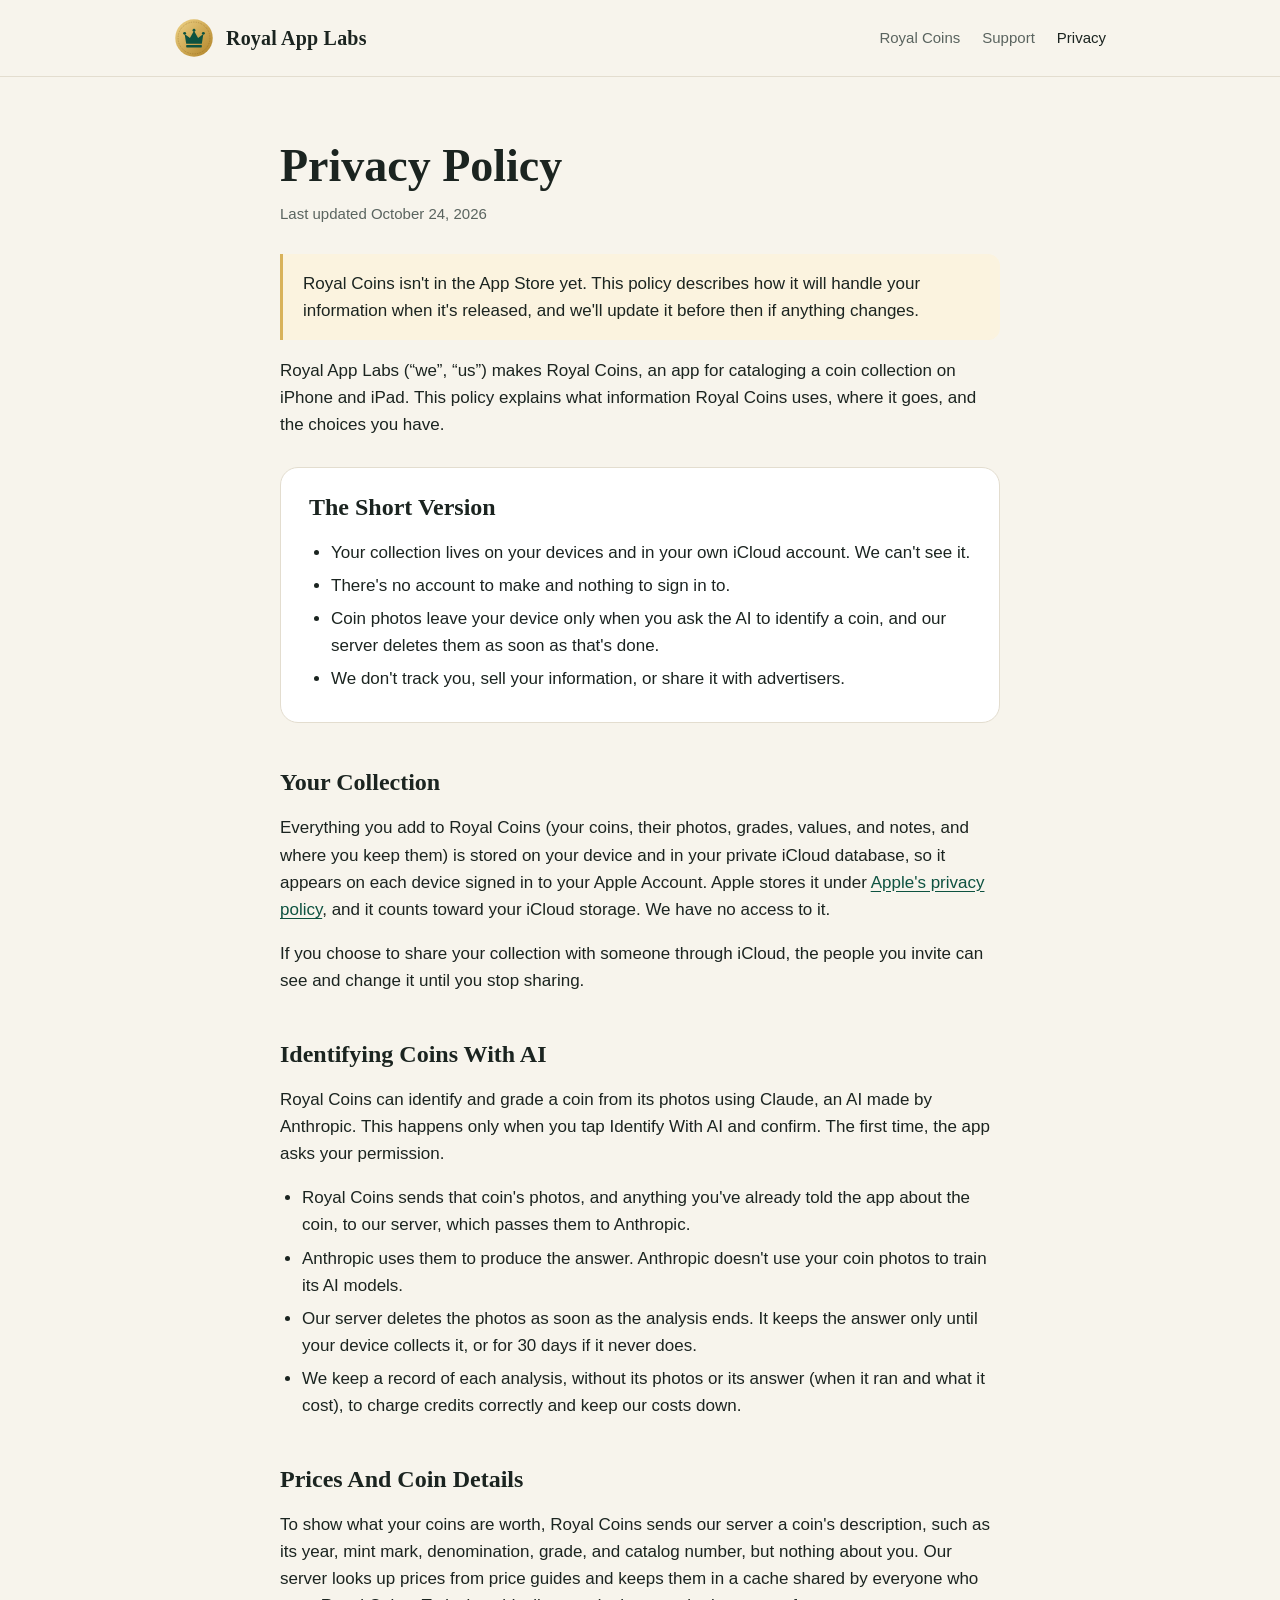
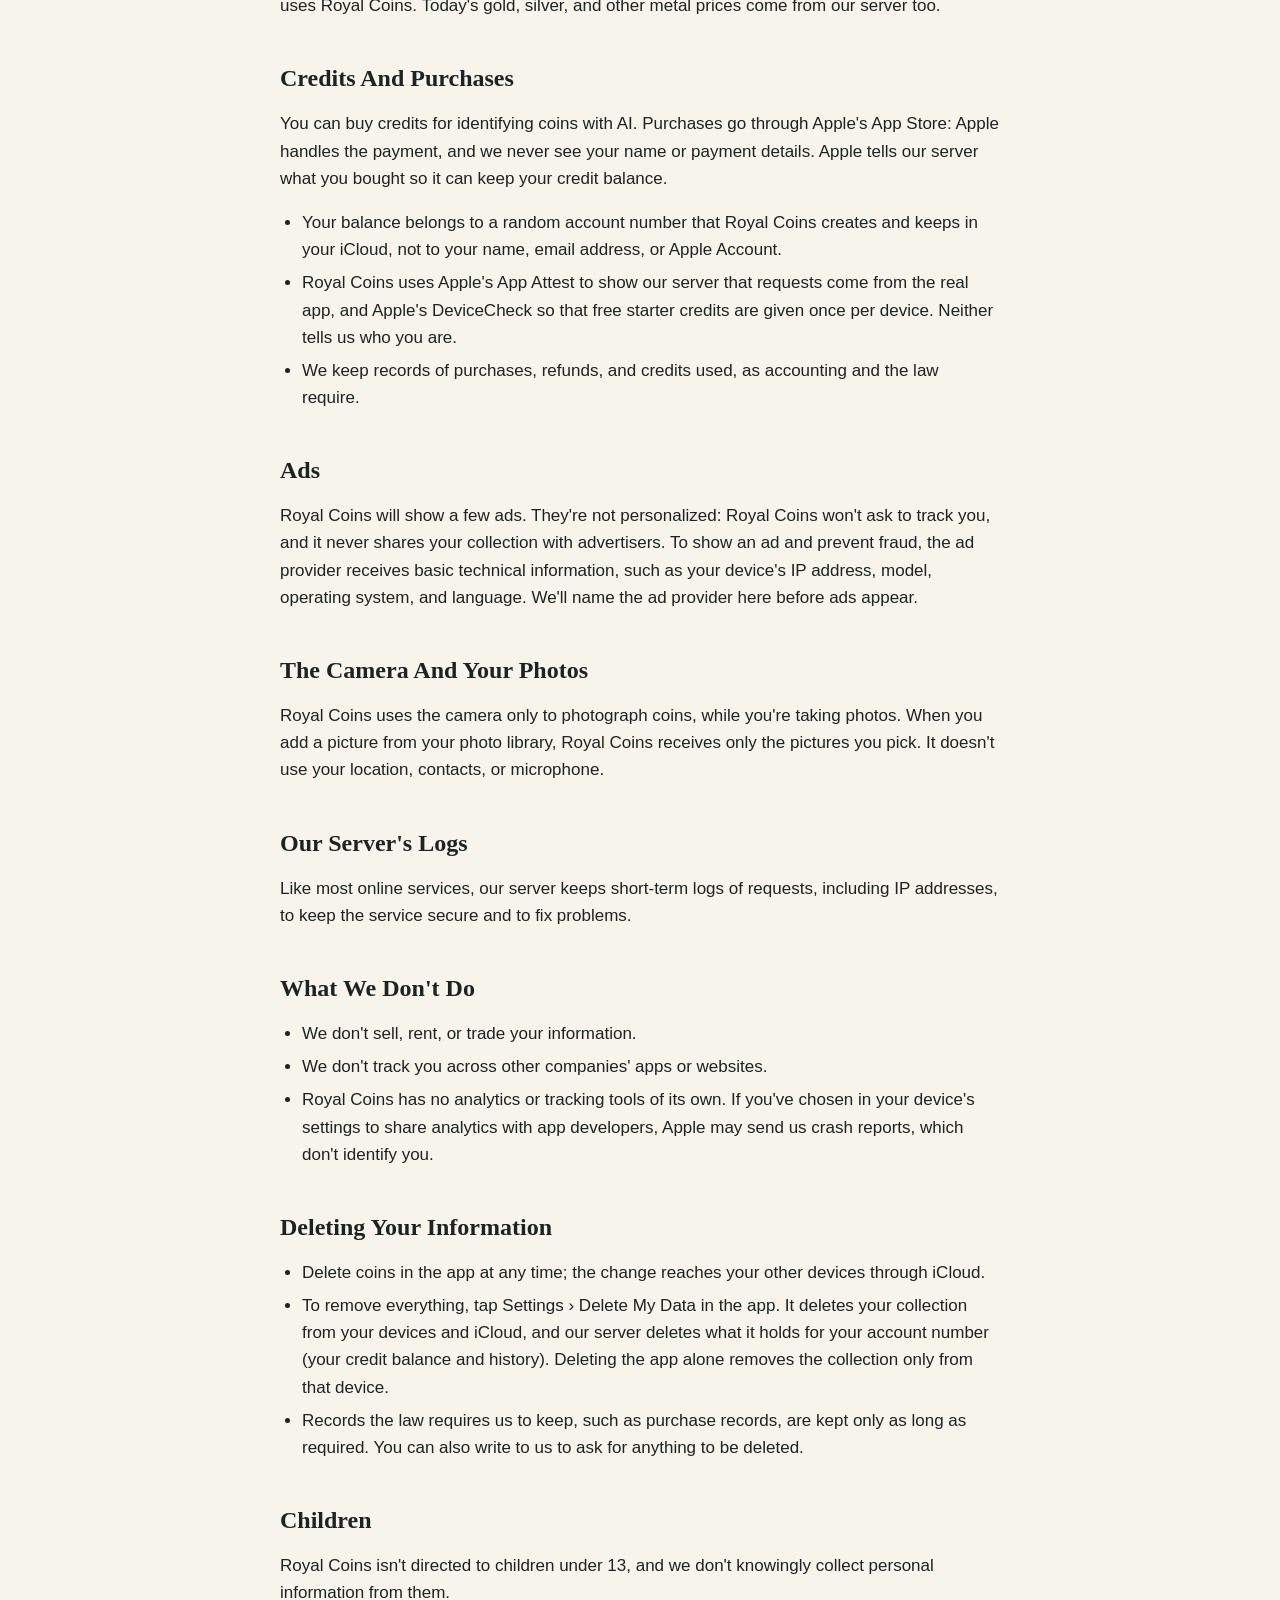
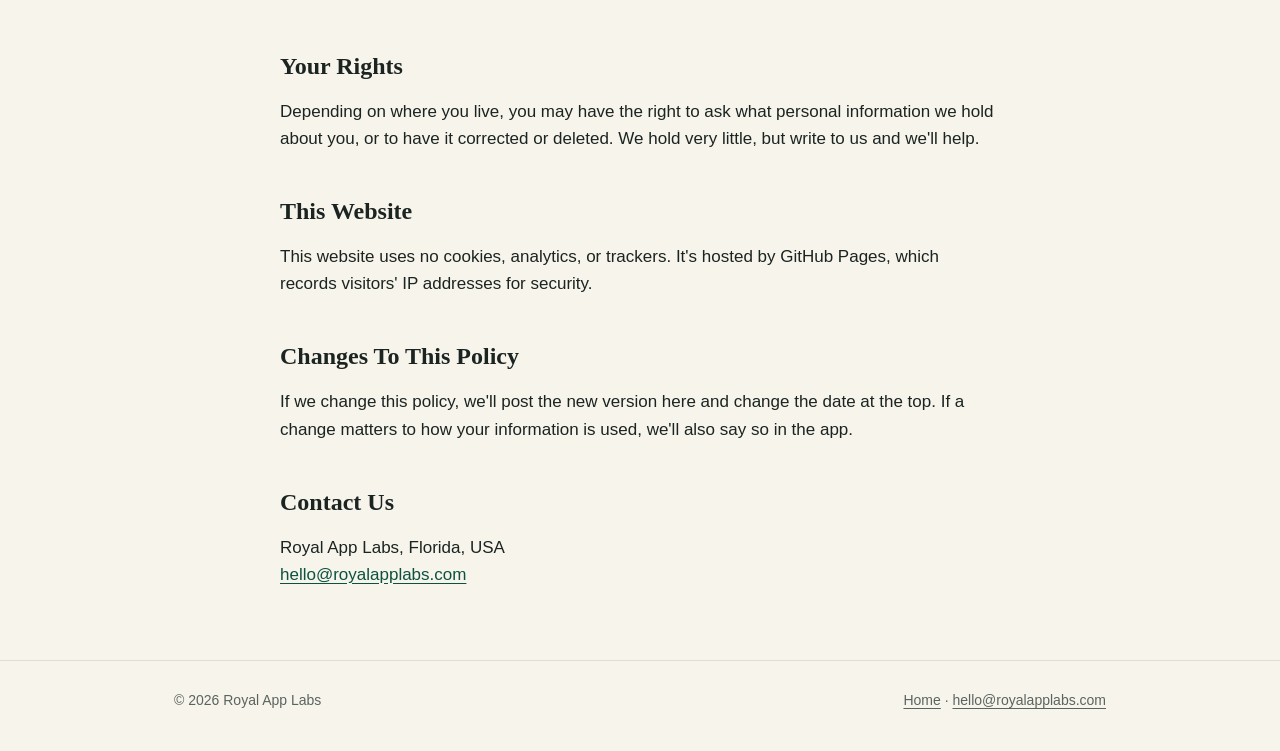
==== privacy.html @ 64d472fb "Royal App Labs website: home page and Royal Coins privacy policy Co-Authored-By: Claude Opus 5.5 <no" ====
<!doctype html>
<html lang="en">
<head>
  <meta charset="utf-8">
  <meta name="viewport" content="width=device-width, initial-scale=1">
  <title>Privacy Policy · Royal App Labs</title>
  <meta name="description" content="How the Royal Coins app by Royal App Labs handles your information.">
  <link rel="icon" href="icon.svg" type="image/svg+xml">
  <link rel="stylesheet" href="style.css">
</head>
<body>
  <header class="site-head">
    <div class="wrap">
      <a class="brand" href="./">
        <img src="icon.svg" alt="" width="40" height="40">
        Royal App Labs
      </a>
      <nav aria-label="Main">
        <a href="./#coins">Royal Coins</a>
        <a href="./#support">Support</a>
        <a href="privacy.html" aria-current="page">Privacy</a>
      </nav>
    </div>
  </header>

  <main class="wrap narrow doc">
    <h1>Privacy Policy</h1>
    <p class="updated">Last updated October 24, 2026</p>

    <div class="note">
      <p>Royal Coins isn't in the App Store yet. This policy describes how it will handle your information when it's
        released, and we'll update it before then if anything changes.</p>
    </div>

    <p>Royal App Labs (“we”, “us”) makes Royal Coins, an app for cataloging a coin collection on iPhone and iPad. This policy
      explains what information Royal Coins uses, where it goes, and the choices you have.</p>

    <section class="short">
      <h2>The Short Version</h2>
      <ul>
        <li>Your collection lives on your devices and in your own iCloud account. We can't see it.</li>
        <li>There's no account to make and nothing to sign in to.</li>
        <li>Coin photos leave your device only when you ask the AI to identify a coin, and our server deletes them as
          soon as that's done.</li>
        <li>We don't track you, sell your information, or share it with advertisers.</li>
      </ul>
    </section>

    <h2>Your Collection</h2>
    <p>Everything you add to Royal Coins (your coins, their photos, grades, values, and notes, and where you keep them) is
      stored on your device and in your private iCloud database, so it appears on each device signed in to your Apple
      Account. Apple stores it under <a href="https://www.apple.com/legal/privacy/">Apple's privacy policy</a>, and it
      counts toward your iCloud storage. We have no access to it.</p>
    <p>If you choose to share your collection with someone through iCloud, the people you invite can see and change it
      until you stop sharing.</p>

    <h2>Identifying Coins With AI</h2>
    <p>Royal Coins can identify and grade a coin from its photos using Claude, an AI made by Anthropic. This happens only when
      you tap Identify With AI and confirm. The first time, the app asks your permission.</p>
    <ul>
      <li>Royal Coins sends that coin's photos, and anything you've already told the app about the coin, to our server, which
        passes them to Anthropic.</li>
      <li>Anthropic uses them to produce the answer. Anthropic doesn't use your coin photos to train its AI
        models.</li>
      <li>Our server deletes the photos as soon as the analysis ends. It keeps the answer only until your device
        collects it, or for 30 days if it never does.</li>
      <li>We keep a record of each analysis, without its photos or its answer (when it ran and what it cost), to charge
        credits correctly and keep our costs down.</li>
    </ul>

    <h2>Prices And Coin Details</h2>
    <p>To show what your coins are worth, Royal Coins sends our server a coin's description, such as its year, mint mark,
      denomination, grade, and catalog number, but nothing about you. Our server looks up prices from price guides and
      keeps them in a cache shared by everyone who uses Royal Coins. Today's gold, silver, and other metal prices come from
      our server too.</p>

    <h2>Credits And Purchases</h2>
    <p>You can buy credits for identifying coins with AI. Purchases go through Apple's App Store: Apple handles the
      payment, and we never see your name or payment details. Apple tells our server what you bought so it can keep
      your credit balance.</p>
    <ul>
      <li>Your balance belongs to a random account number that Royal Coins creates and keeps in your iCloud, not to your
        name, email address, or Apple Account.</li>
      <li>Royal Coins uses Apple's App Attest to show our server that requests come from the real app, and Apple's
        DeviceCheck so that free starter credits are given once per device. Neither tells us who you are.</li>
      <li>We keep records of purchases, refunds, and credits used, as accounting and the law require.</li>
    </ul>

    <h2>Ads</h2>
    <p>Royal Coins will show a few ads. They're not personalized: Royal Coins won't ask to track you, and it never shares your
      collection with advertisers. To show an ad and prevent fraud, the ad provider receives basic technical
      information, such as your device's IP address, model, operating system, and language. We'll name the ad provider
      here before ads appear.</p>

    <h2>The Camera And Your Photos</h2>
    <p>Royal Coins uses the camera only to photograph coins, while you're taking photos. When you add a picture from your
      photo library, Royal Coins receives only the pictures you pick. It doesn't use your location, contacts, or
      microphone.</p>

    <h2>Our Server's Logs</h2>
    <p>Like most online services, our server keeps short-term logs of requests, including IP addresses, to keep the
      service secure and to fix problems.</p>

    <h2>What We Don't Do</h2>
    <ul>
      <li>We don't sell, rent, or trade your information.</li>
      <li>We don't track you across other companies' apps or websites.</li>
      <li>Royal Coins has no analytics or tracking tools of its own. If you've chosen in your device's settings to share
        analytics with app developers, Apple may send us crash reports, which don't identify you.</li>
    </ul>

    <h2>Deleting Your Information</h2>
    <ul>
      <li>Delete coins in the app at any time; the change reaches your other devices through iCloud.</li>
      <li>To remove everything, tap Settings › Delete My Data in the app. It deletes your collection from your devices
        and iCloud, and our server deletes what it holds for your account number (your credit balance and history).
        Deleting the app alone removes the collection only from that device.</li>
      <li>Records the law requires us to keep, such as purchase records, are kept only as long as required. You can also
        write to us to ask for anything to be deleted.</li>
    </ul>

    <h2>Children</h2>
    <p>Royal Coins isn't directed to children under 13, and we don't knowingly collect personal information from them.</p>

    <h2>Your Rights</h2>
    <p>Depending on where you live, you may have the right to ask what personal information we hold about you, or to
      have it corrected or deleted. We hold very little, but write to us and we'll help.</p>

    <h2>This Website</h2>
    <p>This website uses no cookies, analytics, or trackers. It's hosted by GitHub Pages, which records visitors' IP
      addresses for security.</p>

    <h2>Changes To This Policy</h2>
    <p>If we change this policy, we'll post the new version here and change the date at the top. If a change matters to
      how your information is used, we'll also say so in the app.</p>

    <h2>Contact Us</h2>
    <p>Royal App Labs, Florida, USA<br>
      <a href="mailto:hello@royalapplabs.com">hello@royalapplabs.com</a></p>
  </main>

  <footer class="site-foot">
    <div class="wrap">
      <span>© 2026 Royal App Labs</span>
      <span><a href="./">Home</a> · <a href="mailto:hello@royalapplabs.com">hello@royalapplabs.com</a></span>
    </div>
  </footer>
</body>
</html>
---- style.css ----
/* Royal App Labs: one stylesheet for every page. No web fonts, scripts, or trackers: the pages load nothing from
   anywhere else. */

:root {
  --bg: #f7f4ec;
  --surface: #ffffff;
  --ink: #1b2420;
  --muted: #5a645f;
  --line: #e3ddcf;
  --green: #0d5240;
  --green-ink: #0d5240;
  --gold: #9a6f17;
  --gold-soft: #d8b25a;
  --note: #fbf3df;
  --serif: ui-serif, "New York", "Iowan Old Style", Georgia, "Times New Roman", serif;
  --sans: -apple-system, BlinkMacSystemFont, "SF Pro Text", "Segoe UI", Roboto, "Helvetica Neue", Arial, sans-serif;
  color-scheme: light dark;
}

@media (prefers-color-scheme: dark) {
  :root {
    --bg: #0b1512;
    --surface: #12201b;
    --ink: #ece7da;
    --muted: #a3ada7;
    --line: #24362f;
    --green: #0d5240;
    --green-ink: #7cc7a8;
    --gold: #dcb860;
    --gold-soft: #dcb860;
    --note: #1d2a1f;
  }
}

* { box-sizing: border-box; }

html { -webkit-text-size-adjust: 100%; }

body {
  margin: 0;
  background: var(--bg);
  color: var(--ink);
  font: 17px/1.6 var(--sans);
}

a { color: var(--green-ink); text-underline-offset: 3px; }
a:hover { color: var(--gold); }

.wrap { max-width: 980px; margin: 0 auto; padding: 0 24px; }
.narrow { max-width: 720px; }

/* Header and footer */

.site-head { border-bottom: 1px solid var(--line); }
.site-head .wrap { display: flex; align-items: center; justify-content: space-between; gap: 16px; padding-top: 18px; padding-bottom: 18px; }
.brand { display: flex; align-items: center; gap: 12px; color: var(--ink); text-decoration: none; font: 600 20px/1.2 var(--serif); letter-spacing: 0.01em; }
.brand:hover { color: var(--ink); }
.brand img { width: 40px; height: 40px; flex: none; }
.site-head nav { display: flex; gap: 22px; font-size: 15px; }
.site-head nav a { color: var(--muted); text-decoration: none; }
.site-head nav a:hover, .site-head nav a[aria-current="page"] { color: var(--ink); }

.site-foot { border-top: 1px solid var(--line); margin-top: 72px; color: var(--muted); font-size: 14px; }
.site-foot .wrap { display: flex; flex-wrap: wrap; justify-content: space-between; gap: 8px 24px; padding-top: 28px; padding-bottom: 40px; }
.site-foot a { color: var(--muted); }

/* Home */

.hero { padding: 88px 0 64px; }
.eyebrow { margin: 0 0 14px; color: var(--gold); font-size: 13px; font-weight: 600; letter-spacing: 0.14em; text-transform: uppercase; }
.hero h1 { margin: 0; max-width: 16ch; font: 600 clamp(38px, 6vw, 60px)/1.08 var(--serif); letter-spacing: -0.01em; text-wrap: balance; }
.hero p { margin: 22px 0 0; max-width: 34em; color: var(--muted); font-size: 19px; }

.app {
  background: var(--surface);
  border: 1px solid var(--line);
  border-radius: 24px;
  padding: 40px;
}
.app-head { display: flex; align-items: center; gap: 22px; }
.app-icon { width: 88px; height: 88px; flex: none; border-radius: 20px; box-shadow: 0 1px 2px rgba(0, 0, 0, 0.08), 0 8px 24px rgba(13, 82, 64, 0.18); }
.app-head h2 { margin: 0; font: 600 34px/1.1 var(--serif); }
.app-head p { margin: 6px 0 0; color: var(--muted); }
.badge { display: inline-block; margin-top: 10px; padding: 4px 12px; border: 1px solid var(--gold-soft); border-radius: 999px; color: var(--gold); font-size: 13px; font-weight: 600; }

.features { display: grid; grid-template-columns: repeat(auto-fit, minmax(260px, 1fr)); gap: 28px 36px; margin: 36px 0 0; padding: 32px 0 0; border-top: 1px solid var(--line); list-style: none; }
.features h3 { margin: 0 0 6px; font: 600 19px/1.3 var(--serif); }
.features p { margin: 0; color: var(--muted); font-size: 16px; }

.support { padding: 72px 0 0; }
.support h2 { margin: 0 0 10px; font: 600 30px/1.2 var(--serif); }
.support p { margin: 0 0 8px; color: var(--muted); }
.mail { font-size: 19px; font-weight: 600; }

/* Policy pages */

.doc { padding: 64px 0 0; }
.doc h1 { margin: 0; font: 600 clamp(34px, 5vw, 46px)/1.1 var(--serif); }
.doc .updated { margin: 10px 0 0; color: var(--muted); font-size: 15px; }
.doc h2 { margin: 44px 0 10px; font: 600 24px/1.25 var(--serif); }
.doc p, .doc li { color: var(--ink); }
.doc ul { padding-left: 22px; }
.doc li { margin: 6px 0; }
.note { margin: 28px 0 0; padding: 16px 20px; background: var(--note); border-left: 3px solid var(--gold-soft); border-radius: 0 12px 12px 0; }
.note p { margin: 0; }
.short { margin: 28px 0 0; padding: 24px 28px; background: var(--surface); border: 1px solid var(--line); border-radius: 18px; }
.short h2 { margin-top: 0; }
.short ul { margin-bottom: 0; }

@media (max-width: 600px) {
  .wrap { padding-left: 16px; padding-right: 16px; }
  .site-head .wrap { flex-direction: column; align-items: flex-start; gap: 10px; }
  .hero { padding: 56px 0 44px; }
  .hero p { font-size: 17px; }
  .app { padding: 24px 20px; border-radius: 20px; }
  .app-head { align-items: flex-start; gap: 16px; }
  .app-icon { width: 64px; height: 64px; border-radius: 15px; }
  .app-head h2 { font-size: 28px; }
  .short { padding: 20px; }
}
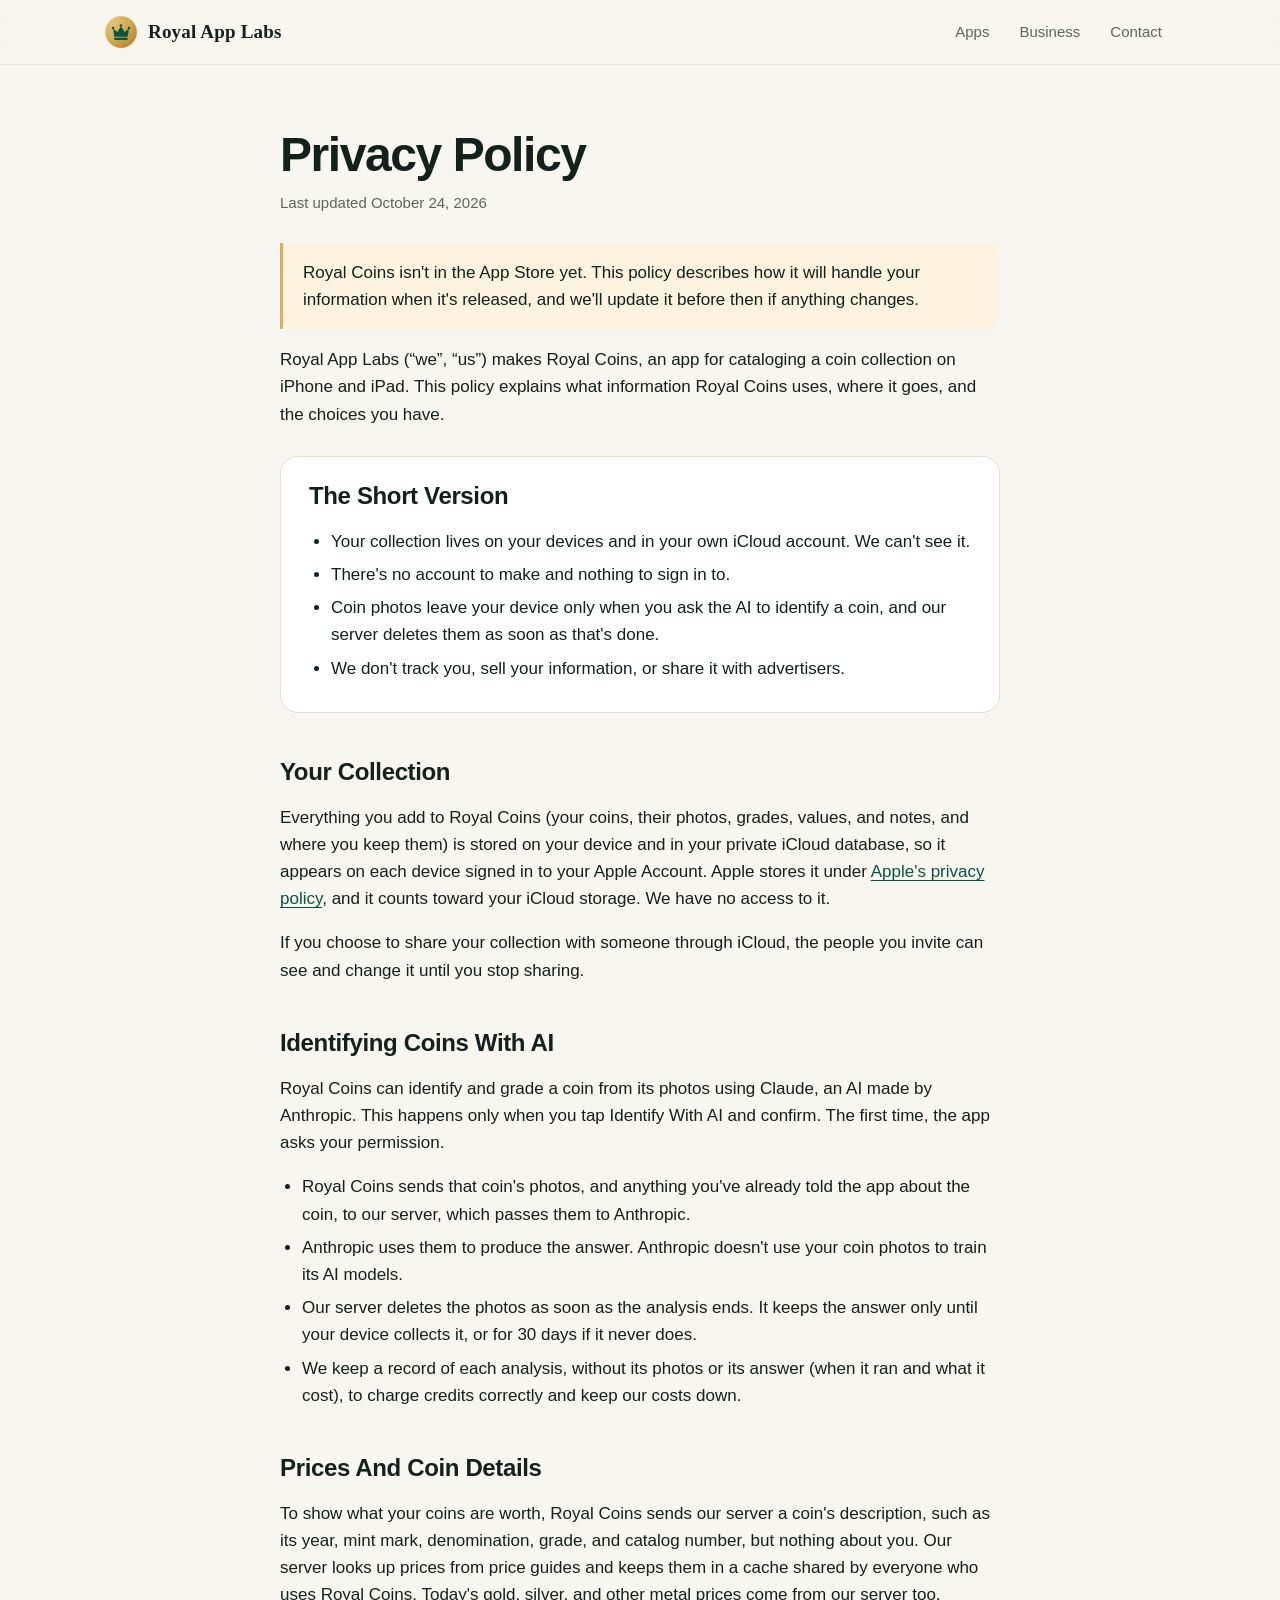
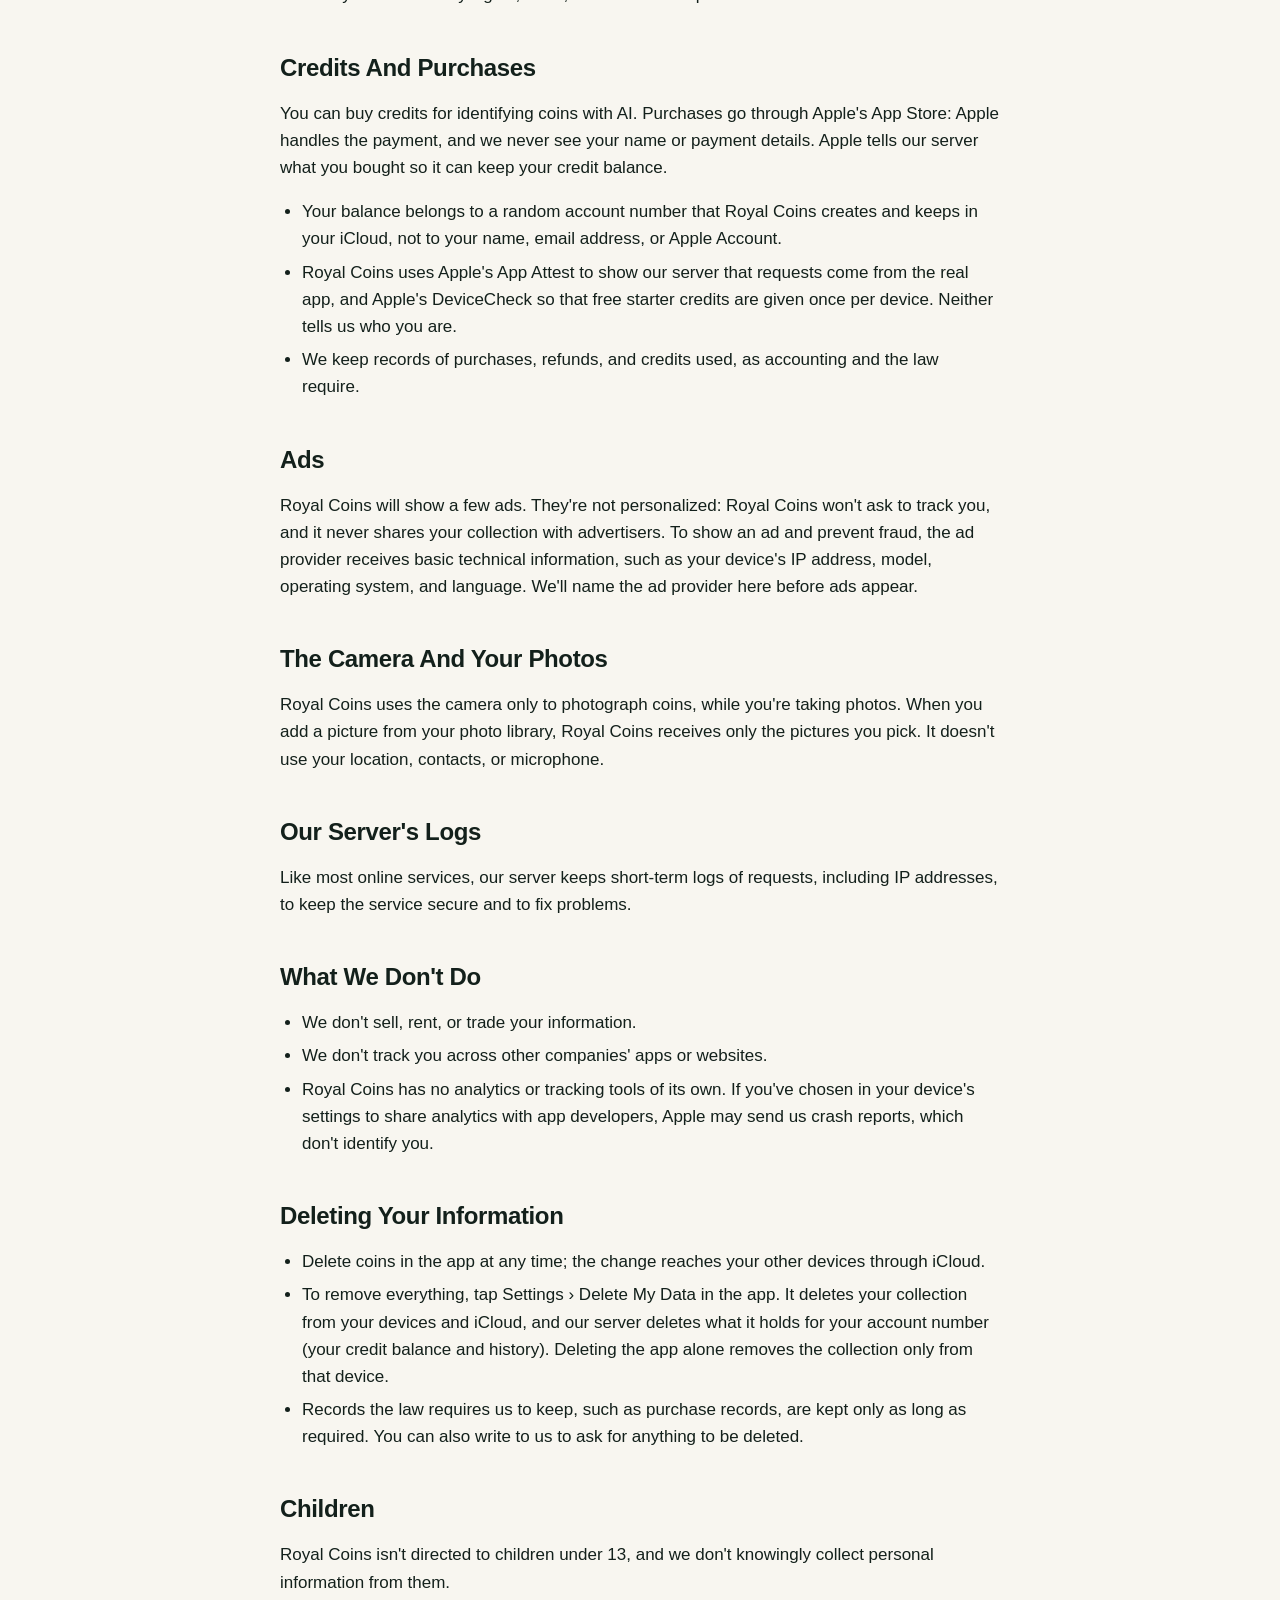
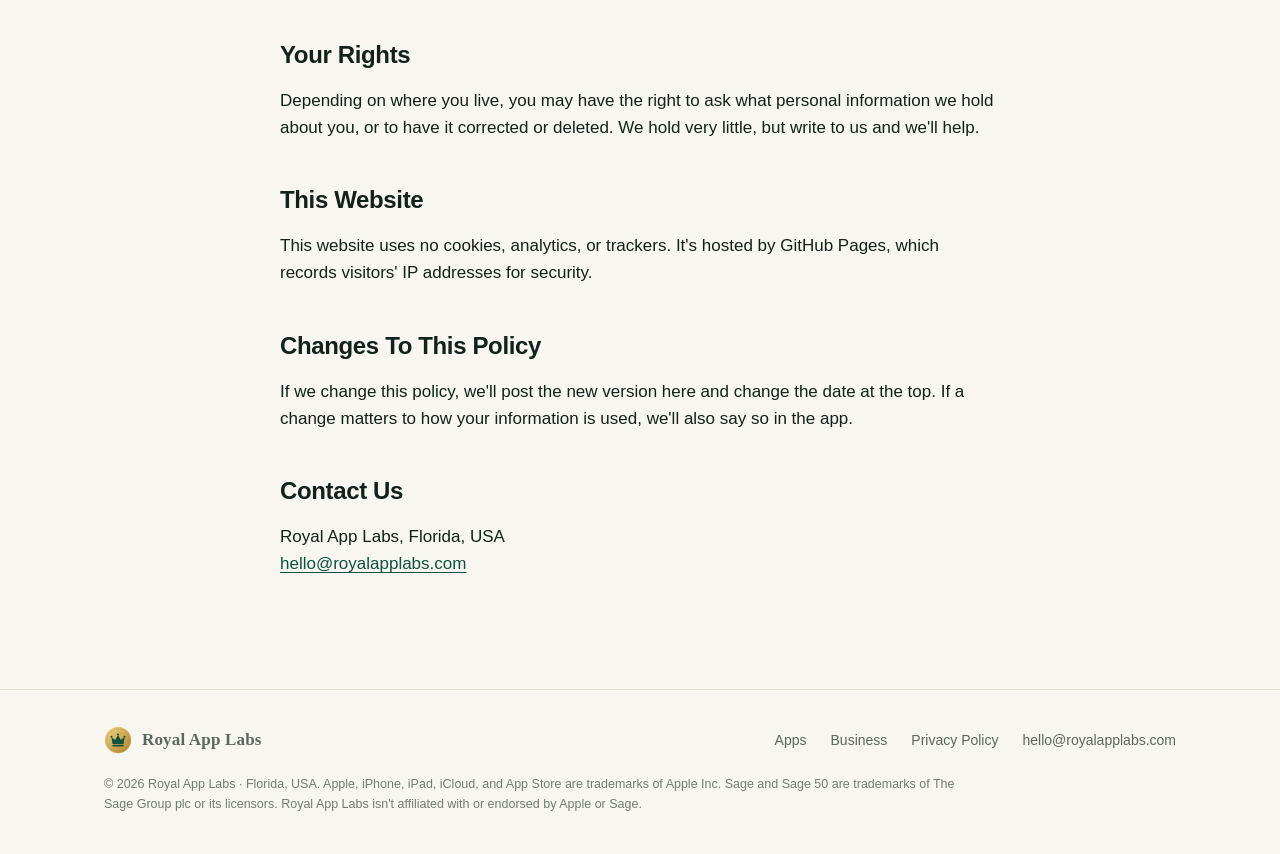
==== commit e3cced07: "Redesign the site and split apps from business work Give the site a more modern look: a green-and-go" ====
--- a/privacy.html
+++ b/privacy.html
@@ -5,6 +5,7 @@
   <meta name="viewport" content="width=device-width, initial-scale=1">
   <title>Privacy Policy · Royal App Labs</title>
   <meta name="description" content="How the Royal Coins app by Royal App Labs handles your information.">
+  <meta name="theme-color" content="#0a3529">
   <link rel="icon" href="icon.svg" type="image/svg+xml">
   <link rel="stylesheet" href="style.css">
 </head>
@@ -12,13 +13,13 @@
   <header class="site-head">
     <div class="wrap">
       <a class="brand" href="./">
-        <img src="icon.svg" alt="" width="40" height="40">
-        Royal App Labs
+        <img src="icon.svg" alt="" width="34" height="34">
+        <span>Royal App Labs</span>
       </a>
       <nav aria-label="Main">
-        <a href="./#coins">Royal Coins</a>
-        <a href="./#support">Support</a>
-        <a href="privacy.html" aria-current="page">Privacy</a>
+        <a href="apps.html">Apps</a>
+        <a href="business.html">Business</a>
+        <a href="./#support">Contact</a>
       </nav>
     </div>
   </header>
@@ -141,8 +142,18 @@
 
   <footer class="site-foot">
     <div class="wrap">
-      <span>© 2026 Royal App Labs</span>
-      <span><a href="./">Home</a> · <a href="mailto:hello@royalapplabs.com">hello@royalapplabs.com</a></span>
+      <div class="foot-top">
+        <a class="brand" href="./"><img src="icon.svg" alt="" width="28" height="28"><span>Royal App Labs</span></a>
+        <nav aria-label="Footer">
+          <a href="apps.html">Apps</a>
+          <a href="business.html">Business</a>
+          <a href="privacy.html">Privacy Policy</a>
+          <a href="mailto:hello@royalapplabs.com">hello@royalapplabs.com</a>
+        </nav>
+      </div>
+      <p class="legal">© 2026 Royal App Labs · Florida, USA. Apple, iPhone, iPad, iCloud, and App Store are trademarks of
+        Apple Inc. Sage and Sage 50 are trademarks of The Sage Group plc or its licensors. Royal App Labs isn't
+        affiliated with or endorsed by Apple or Sage.</p>
     </div>
   </footer>
 </body>
--- a/style.css
+++ b/style.css
@@ -1,103 +1,396 @@
 /* Royal App Labs: one stylesheet for every page. No web fonts, scripts, or trackers: the pages load nothing from
-   anywhere else. */
+   anywhere else. Motion is CSS only and switches off for people who ask for reduced motion. */
 
 :root {
-  --bg: #f7f4ec;
+  --bg: #f8f6f0;
   --surface: #ffffff;
-  --ink: #1b2420;
-  --muted: #5a645f;
-  --line: #e3ddcf;
+  --surface-2: #f2eee3;
+  --ink: #13201b;
+  --muted: #5b6660;
+  --line: #e5dfd1;
   --green: #0d5240;
   --green-ink: #0d5240;
   --gold: #9a6f17;
   --gold-soft: #d8b25a;
   --note: #fbf3df;
+  --shadow: 0 1px 2px rgba(19, 32, 27, 0.05), 0 18px 40px -20px rgba(19, 32, 27, 0.22);
+  --hero-ink: #f5f0e2;
+  --hero-muted: #b9ccc3;
+  --hero-bg:
+    radial-gradient(55% 75% at 88% 12%, rgba(216, 178, 90, 0.34), transparent 62%),
+    radial-gradient(50% 70% at 0% 100%, rgba(124, 199, 168, 0.22), transparent 62%),
+    linear-gradient(155deg, #10513f 0%, #0a3529 55%, #072319 100%);
   --serif: ui-serif, "New York", "Iowan Old Style", Georgia, "Times New Roman", serif;
   --sans: -apple-system, BlinkMacSystemFont, "SF Pro Text", "Segoe UI", Roboto, "Helvetica Neue", Arial, sans-serif;
+  --display: -apple-system, BlinkMacSystemFont, "SF Pro Display", "Segoe UI", Roboto, "Helvetica Neue", Arial, sans-serif;
+  --ease: cubic-bezier(0.2, 0.7, 0.2, 1);
   color-scheme: light dark;
 }
 
 @media (prefers-color-scheme: dark) {
   :root {
-    --bg: #0b1512;
-    --surface: #12201b;
+    --bg: #07100d;
+    --surface: #0e1a16;
+    --surface-2: #14241e;
     --ink: #ece7da;
-    --muted: #a3ada7;
-    --line: #24362f;
-    --green: #0d5240;
+    --muted: #a0aca5;
+    --line: #20332b;
     --green-ink: #7cc7a8;
     --gold: #dcb860;
     --gold-soft: #dcb860;
-    --note: #1d2a1f;
+    --note: #1b281e;
+    --shadow: 0 1px 2px rgba(0, 0, 0, 0.4), 0 18px 40px -20px rgba(0, 0, 0, 0.7);
   }
 }
 
 * { box-sizing: border-box; }
 
-html { -webkit-text-size-adjust: 100%; }
+html { -webkit-text-size-adjust: 100%; scroll-behavior: smooth; scroll-padding-top: 80px; }
 
 body {
   margin: 0;
   background: var(--bg);
   color: var(--ink);
   font: 17px/1.6 var(--sans);
+  -webkit-font-smoothing: antialiased;
 }
 
 a { color: var(--green-ink); text-underline-offset: 3px; }
 a:hover { color: var(--gold); }
-
-.wrap { max-width: 980px; margin: 0 auto; padding: 0 24px; }
+a:focus-visible, .btn:focus-visible { outline: 2px solid var(--gold-soft); outline-offset: 3px; border-radius: 8px; }
+
+.wrap { max-width: 1120px; margin: 0 auto; padding: 0 24px; }
+.shell { max-width: 1184px; margin: 0 auto; padding: 0 16px; }
 .narrow { max-width: 720px; }
 
+.ico { width: 22px; height: 22px; flex: none; fill: none; stroke: currentColor; stroke-width: 1.7; stroke-linecap: round; stroke-linejoin: round; }
+
 /* Header and footer */
 
-.site-head { border-bottom: 1px solid var(--line); }
-.site-head .wrap { display: flex; align-items: center; justify-content: space-between; gap: 16px; padding-top: 18px; padding-bottom: 18px; }
-.brand { display: flex; align-items: center; gap: 12px; color: var(--ink); text-decoration: none; font: 600 20px/1.2 var(--serif); letter-spacing: 0.01em; }
+.site-head {
+  position: sticky;
+  top: 0;
+  z-index: 10;
+  background: color-mix(in srgb, var(--bg) 82%, transparent);
+  -webkit-backdrop-filter: saturate(180%) blur(16px);
+  backdrop-filter: saturate(180%) blur(16px);
+  border-bottom: 1px solid color-mix(in srgb, var(--line) 70%, transparent);
+}
+.site-head .wrap { display: flex; align-items: center; justify-content: space-between; gap: 16px; min-height: 64px; }
+.brand { display: flex; align-items: center; gap: 10px; color: var(--ink); text-decoration: none; font: 600 19px/1.2 var(--serif); letter-spacing: 0.01em; }
 .brand:hover { color: var(--ink); }
-.brand img { width: 40px; height: 40px; flex: none; }
-.site-head nav { display: flex; gap: 22px; font-size: 15px; }
-.site-head nav a { color: var(--muted); text-decoration: none; }
-.site-head nav a:hover, .site-head nav a[aria-current="page"] { color: var(--ink); }
-
-.site-foot { border-top: 1px solid var(--line); margin-top: 72px; color: var(--muted); font-size: 14px; }
-.site-foot .wrap { display: flex; flex-wrap: wrap; justify-content: space-between; gap: 8px 24px; padding-top: 28px; padding-bottom: 40px; }
-.site-foot a { color: var(--muted); }
-
-/* Home */
-
-.hero { padding: 88px 0 64px; }
-.eyebrow { margin: 0 0 14px; color: var(--gold); font-size: 13px; font-weight: 600; letter-spacing: 0.14em; text-transform: uppercase; }
-.hero h1 { margin: 0; max-width: 16ch; font: 600 clamp(38px, 6vw, 60px)/1.08 var(--serif); letter-spacing: -0.01em; text-wrap: balance; }
-.hero p { margin: 22px 0 0; max-width: 34em; color: var(--muted); font-size: 19px; }
-
-.app {
+.brand img { width: 34px; height: 34px; flex: none; }
+.site-head nav { display: flex; gap: 2px; font-size: 15px; font-weight: 500; }
+.site-head nav a { padding: 7px 14px; border-radius: 999px; color: var(--muted); text-decoration: none; transition: background 0.2s, color 0.2s; }
+.site-head nav a:hover, .site-head nav a[aria-current="page"] { background: var(--surface-2); color: var(--ink); }
+
+.site-foot { margin-top: 112px; border-top: 1px solid var(--line); color: var(--muted); font-size: 14px; }
+.foot-top { display: flex; flex-wrap: wrap; align-items: center; justify-content: space-between; gap: 16px 32px; padding: 36px 0 20px; }
+.foot-top .brand { font-size: 17px; }
+.foot-top .brand img { width: 28px; height: 28px; }
+.foot-top nav { display: flex; flex-wrap: wrap; gap: 8px 24px; }
+.site-foot a { color: var(--muted); text-decoration: none; }
+.site-foot a:hover { color: var(--ink); }
+.legal { margin: 0; padding: 0 0 40px; max-width: 70em; font-size: 12.5px; line-height: 1.6; opacity: 0.85; }
+
+/* Hero panel, shared by the home, Apps, and Business pages */
+
+.hero {
+  position: relative;
+  isolation: isolate;
+  overflow: hidden;
+  display: grid;
+  grid-template-columns: 1.1fr 0.9fr;
+  align-items: center;
+  gap: 48px;
+  margin-top: 16px;
+  padding: clamp(48px, 7vw, 96px) clamp(24px, 5.5vw, 72px);
+  border-radius: 32px;
+  background: var(--hero-bg);
+  color: var(--hero-ink);
+}
+.hero::before {
+  content: "";
+  position: absolute;
+  inset: 0;
+  z-index: -1;
+  background-image:
+    linear-gradient(rgba(255, 255, 255, 0.055) 1px, transparent 1px),
+    linear-gradient(90deg, rgba(255, 255, 255, 0.055) 1px, transparent 1px);
+  background-size: 44px 44px;
+  -webkit-mask-image: radial-gradient(ellipse 70% 80% at 75% 30%, #000 10%, transparent 75%);
+  mask-image: radial-gradient(ellipse 70% 80% at 75% 30%, #000 10%, transparent 75%);
+}
+.hero a:not(.btn) { color: #f1d27f; }
+
+.pill {
+  display: inline-flex;
+  align-items: center;
+  gap: 9px;
+  padding: 6px 14px 6px 11px;
+  border: 1px solid rgba(255, 255, 255, 0.18);
+  border-radius: 999px;
+  background: rgba(255, 255, 255, 0.06);
+  font-size: 13px;
+  font-weight: 600;
+  letter-spacing: 0.02em;
+}
+.pill .dot { width: 8px; height: 8px; border-radius: 50%; background: #e9c46a; box-shadow: 0 0 0 0 rgba(233, 196, 106, 0.6); animation: pulse 2.4s infinite; }
+
+.hero h1 { margin: 22px 0 0; font: 700 clamp(40px, 6.2vw, 72px)/1.02 var(--display); letter-spacing: -0.035em; text-wrap: balance; }
+.hero h1 em, .section-title em {
+  font-family: var(--serif);
+  font-style: italic;
+  font-weight: 500;
+  letter-spacing: -0.01em;
+  background: linear-gradient(100deg, #f6dc93, #d6a640 60%, #f3d891);
+  -webkit-background-clip: text;
+  background-clip: text;
+  color: transparent;
+}
+.section-title em { background: linear-gradient(100deg, var(--gold), var(--gold-soft)); -webkit-background-clip: text; background-clip: text; }
+.lede { margin: 22px 0 0; max-width: 34em; color: var(--hero-muted); font-size: clamp(17px, 1.6vw, 20px); }
+
+.actions { display: flex; flex-wrap: wrap; gap: 12px; margin-top: 34px; }
+.btn {
+  display: inline-flex;
+  align-items: center;
+  gap: 8px;
+  padding: 13px 22px;
+  border-radius: 999px;
+  font-size: 16px;
+  font-weight: 600;
+  text-decoration: none;
+  transition: transform 0.2s var(--ease), background 0.2s, box-shadow 0.2s;
+}
+.btn .arrow { transition: transform 0.2s var(--ease); }
+.btn:hover { transform: translateY(-1px); }
+.btn:hover .arrow { transform: translateX(3px); }
+.btn-gold { background: linear-gradient(180deg, #f2d482, #d4a43f); color: #1e1606; box-shadow: 0 10px 26px -10px rgba(216, 178, 90, 0.8), inset 0 1px 0 rgba(255, 255, 255, 0.5); }
+.btn-gold:hover { color: #1e1606; }
+.btn-ghost { border: 1px solid rgba(255, 255, 255, 0.25); background: rgba(255, 255, 255, 0.05); color: var(--hero-ink); }
+.btn-ghost:hover { background: rgba(255, 255, 255, 0.11); color: var(--hero-ink); }
+.btn-solid { background: var(--green); color: #f5f0e2; box-shadow: 0 10px 26px -12px rgba(13, 82, 64, 0.8); }
+.btn-solid:hover { color: #f5f0e2; }
+
+/* Home: the crown coin */
+
+.hero-art { position: relative; display: grid; place-items: center; justify-self: center; width: 100%; max-width: 400px; aspect-ratio: 1; }
+.ring { position: absolute; border-radius: 50%; }
+.ring-1 { inset: 2%; border: 1px dashed rgba(246, 220, 147, 0.32); animation: spin 80s linear infinite; }
+.ring-1::after { content: ""; position: absolute; top: -4px; left: 50%; width: 8px; height: 8px; border-radius: 50%; background: #f1d27f; box-shadow: 0 0 14px 3px rgba(241, 210, 127, 0.7); }
+.ring-2 { inset: 15%; border: 1px solid rgba(255, 255, 255, 0.09); animation: spin 50s linear infinite reverse; }
+.ring-2::after { content: ""; position: absolute; bottom: 10%; right: 6%; width: 6px; height: 6px; border-radius: 50%; background: #9fd8bf; box-shadow: 0 0 12px 2px rgba(159, 216, 191, 0.6); }
+.hero-coin { position: relative; width: 60%; height: auto; filter: drop-shadow(0 30px 36px rgba(0, 0, 0, 0.45)) drop-shadow(0 0 70px rgba(216, 178, 90, 0.35)); animation: float 7s ease-in-out infinite; }
+
+/* Sections */
+
+.section { padding-top: clamp(72px, 9vw, 120px); }
+.kicker { margin: 0 0 12px; color: var(--gold); font-size: 13px; font-weight: 700; letter-spacing: 0.14em; text-transform: uppercase; }
+.section-title { margin: 0; max-width: 22ch; font: 700 clamp(30px, 4.2vw, 48px)/1.08 var(--display); letter-spacing: -0.03em; text-wrap: balance; }
+.section-lede { margin: 16px 0 0; max-width: 38em; color: var(--muted); font-size: 18px; }
+
+/* Home: the two ways in */
+
+.doors { display: grid; grid-template-columns: repeat(auto-fit, minmax(min(100%, 440px), 1fr)); gap: 20px; margin-top: 44px; }
+.door {
+  position: relative;
+  overflow: hidden;
+  display: flex;
+  flex-direction: column;
+  padding: clamp(28px, 4vw, 40px);
+  border: 1px solid var(--line);
+  border-radius: 28px;
   background: var(--surface);
+  box-shadow: var(--shadow);
+  color: var(--ink);
+  text-decoration: none;
+  transition: transform 0.3s var(--ease), border-color 0.3s, box-shadow 0.3s;
+}
+.door::after {
+  content: "";
+  position: absolute;
+  top: -40%;
+  right: -30%;
+  width: 70%;
+  aspect-ratio: 1;
+  border-radius: 50%;
+  background: radial-gradient(circle, rgba(216, 178, 90, 0.22), transparent 65%);
+  pointer-events: none;
+  transition: transform 0.5s var(--ease);
+}
+.door:hover { transform: translateY(-4px); border-color: var(--gold-soft); color: var(--ink); box-shadow: 0 1px 2px rgba(0, 0, 0, 0.06), 0 30px 60px -28px rgba(13, 82, 64, 0.45); }
+.door:hover::after { transform: scale(1.25); }
+.door-dark { border-color: transparent; background: var(--hero-bg); color: var(--hero-ink); }
+.door-dark:hover { color: var(--hero-ink); }
+.door-dark .kicker { color: #f1d27f; }
+.door-dark p { color: var(--hero-muted); }
+.door h3 { margin: 4px 0 10px; font: 700 clamp(28px, 3vw, 34px)/1.1 var(--display); letter-spacing: -0.025em; }
+.door p { margin: 0; color: var(--muted); }
+.product { display: flex; align-items: center; gap: 14px; margin-top: 30px; padding: 14px; border-radius: 18px; background: var(--surface-2); }
+.door-dark .product { background: rgba(255, 255, 255, 0.07); }
+.product img { width: 54px; height: 54px; flex: none; border-radius: 13px; }
+.product strong { display: block; font-size: 17px; line-height: 1.3; }
+.product span { font-size: 14px; color: var(--muted); }
+.door-dark .product span { color: var(--hero-muted); }
+.go { display: inline-flex; align-items: center; gap: 6px; margin-top: auto; padding-top: 26px; color: var(--green-ink); font-weight: 600; }
+.door-dark .go { color: #f1d27f; }
+.go .arrow { transition: transform 0.25s var(--ease); }
+.door:hover .go .arrow { transform: translateX(4px); }
+
+/* Home: where things stand */
+
+.timeline { display: grid; grid-template-columns: repeat(auto-fit, minmax(min(100%, 260px), 1fr)); gap: 20px; margin: 44px 0 0; padding: 0; list-style: none; }
+.timeline li { position: relative; padding: 28px; border: 1px solid var(--line); border-radius: 22px; background: var(--surface); }
+.timeline .when { display: inline-flex; align-items: center; gap: 8px; color: var(--gold); font-size: 13px; font-weight: 700; letter-spacing: 0.12em; text-transform: uppercase; }
+.timeline .when::before { content: ""; width: 8px; height: 8px; border-radius: 50%; border: 2px solid var(--gold-soft); }
+.timeline .now .when::before { background: var(--gold-soft); }
+.timeline h3 { margin: 12px 0 6px; font: 650 21px/1.25 var(--display); letter-spacing: -0.015em; }
+.timeline p { margin: 0; color: var(--muted); font-size: 16px; }
+
+/* Contact */
+
+.contact {
+  display: flex;
+  flex-wrap: wrap;
+  align-items: center;
+  justify-content: space-between;
+  gap: 24px 40px;
+  padding: clamp(32px, 5vw, 56px);
   border: 1px solid var(--line);
-  border-radius: 24px;
-  padding: 40px;
-}
-.app-head { display: flex; align-items: center; gap: 22px; }
-.app-icon { width: 88px; height: 88px; flex: none; border-radius: 20px; box-shadow: 0 1px 2px rgba(0, 0, 0, 0.08), 0 8px 24px rgba(13, 82, 64, 0.18); }
-.app-head h2 { margin: 0; font: 600 34px/1.1 var(--serif); }
-.app-head p { margin: 6px 0 0; color: var(--muted); }
-.badge { display: inline-block; margin-top: 10px; padding: 4px 12px; border: 1px solid var(--gold-soft); border-radius: 999px; color: var(--gold); font-size: 13px; font-weight: 600; }
-
-.features { display: grid; grid-template-columns: repeat(auto-fit, minmax(260px, 1fr)); gap: 28px 36px; margin: 36px 0 0; padding: 32px 0 0; border-top: 1px solid var(--line); list-style: none; }
-.features h3 { margin: 0 0 6px; font: 600 19px/1.3 var(--serif); }
-.features p { margin: 0; color: var(--muted); font-size: 16px; }
-
-.support { padding: 72px 0 0; }
-.support h2 { margin: 0 0 10px; font: 600 30px/1.2 var(--serif); }
-.support p { margin: 0 0 8px; color: var(--muted); }
-.mail { font-size: 19px; font-weight: 600; }
+  border-radius: 28px;
+  background:
+    radial-gradient(60% 120% at 100% 0%, color-mix(in srgb, var(--gold-soft) 18%, transparent), transparent 70%),
+    var(--surface);
+}
+.contact h2 { margin: 0; font: 700 clamp(28px, 3.6vw, 40px)/1.1 var(--display); letter-spacing: -0.03em; }
+.contact p { margin: 10px 0 0; max-width: 32em; color: var(--muted); }
+
+/* Product pages */
+
+.product-id { display: flex; align-items: center; gap: 20px; margin-top: 26px; }
+.product-id img { width: 84px; height: 84px; flex: none; border-radius: 20px; box-shadow: 0 0 0 1px rgba(255, 255, 255, 0.12), 0 16px 32px -12px rgba(0, 0, 0, 0.6); }
+.product-id h1 { margin: 0; }
+.tagline { margin: 6px 0 0; color: var(--hero-ink); font: 500 clamp(19px, 2vw, 23px)/1.35 var(--display); letter-spacing: -0.01em; }
+.chips { display: flex; flex-wrap: wrap; gap: 8px; margin-top: 26px; }
+.chip { padding: 5px 12px; border: 1px solid rgba(255, 255, 255, 0.2); border-radius: 999px; font-size: 13px; font-weight: 600; }
+.chip-gold { border-color: rgba(241, 210, 127, 0.55); background: rgba(241, 210, 127, 0.12); color: #f1d27f; }
+
+.cards { display: grid; grid-template-columns: repeat(auto-fit, minmax(min(100%, 300px), 1fr)); gap: 20px; margin: 44px 0 0; padding: 0; list-style: none; }
+.card { padding: 28px; border: 1px solid var(--line); border-radius: 22px; background: var(--surface); transition: transform 0.3s var(--ease), border-color 0.3s; }
+.card:hover { transform: translateY(-3px); border-color: color-mix(in srgb, var(--gold-soft) 60%, var(--line)); }
+.card .badge-ico { display: grid; place-items: center; width: 46px; height: 46px; border-radius: 14px; background: color-mix(in srgb, var(--gold-soft) 18%, transparent); color: var(--gold); }
+.card h3 { margin: 18px 0 6px; font: 650 20px/1.3 var(--display); letter-spacing: -0.015em; }
+.card p { margin: 0; color: var(--muted); font-size: 16px; }
+
+.band {
+  display: grid;
+  grid-template-columns: 0.9fr 1.1fr;
+  gap: 32px 56px;
+  align-items: start;
+  padding: clamp(32px, 5vw, 56px);
+  border-radius: 28px;
+  background: var(--hero-bg);
+  color: var(--hero-ink);
+}
+.band .kicker { color: #f1d27f; }
+.band h2 { margin: 0; font: 700 clamp(28px, 3.4vw, 38px)/1.1 var(--display); letter-spacing: -0.03em; }
+.band > div > p { margin: 14px 0 0; color: var(--hero-muted); }
+.band a { color: #f1d27f; font-weight: 600; }
+.checks { display: grid; gap: 14px; margin: 0; padding: 0; list-style: none; }
+.checks li { display: flex; gap: 12px; padding: 16px 18px; border: 1px solid rgba(255, 255, 255, 0.12); border-radius: 16px; background: rgba(255, 255, 255, 0.05); color: var(--hero-ink); }
+.checks .ico { color: #9fd8bf; margin-top: 2px; }
+
+.status {
+  display: flex;
+  gap: 18px;
+  padding: 28px 30px;
+  border: 1px solid var(--line);
+  border-left: 4px solid var(--gold-soft);
+  border-radius: 22px;
+  background: var(--note);
+}
+.status .ico { width: 26px; height: 26px; color: var(--gold); margin-top: 2px; }
+.status h2 { margin: 0; font: 650 22px/1.3 var(--display); letter-spacing: -0.015em; }
+.status p { margin: 8px 0 0; color: var(--muted); }
+.status p a { font-weight: 600; }
+
+.caption { margin: 18px 0 0; color: var(--hero-muted); font-size: 13px; text-align: center; }
+
+/* Apps: phone illustration of Royal Coins */
+
+.device { justify-self: center; }
+.phone {
+  width: 272px;
+  aspect-ratio: 9 / 19;
+  padding: 10px;
+  border-radius: 46px;
+  background: #0b0f0e;
+  box-shadow: 0 0 0 1.5px #2f3a35, 0 0 0 7px rgba(255, 255, 255, 0.04), 0 44px 80px -24px rgba(0, 0, 0, 0.7);
+  animation: float 8s ease-in-out infinite;
+}
+.screen { display: flex; flex-direction: column; height: 100%; padding: 12px 16px 16px; border-radius: 37px; background: #f8f5ec; color: #13201b; font-size: 12px; line-height: 1.4; overflow: hidden; }
+.sb { display: grid; grid-template-columns: 1fr auto 1fr; align-items: center; font-weight: 600; font-size: 12px; }
+.island { width: 78px; height: 22px; border-radius: 20px; background: #0b0f0e; }
+.sig { justify-self: end; width: 22px; height: 10px; border: 1.5px solid #13201b; border-radius: 3px; position: relative; }
+.sig::after { content: ""; position: absolute; inset: 1.5px 5px 1.5px 1.5px; border-radius: 1px; background: #13201b; }
+.m-nav { margin-top: 14px; color: #0d5240; font-weight: 600; }
+.m-coin {
+  position: relative;
+  width: 116px;
+  aspect-ratio: 1;
+  margin: 14px auto 10px;
+  border-radius: 50%;
+  background: radial-gradient(circle at 35% 28%, #ffffff 0%, #e7e9e9 20%, #b0b5b6 58%, #7f8586 100%);
+  box-shadow: inset 0 0 0 5px rgba(255, 255, 255, 0.35), inset 0 0 0 6px rgba(0, 0, 0, 0.08), 0 12px 24px -10px rgba(0, 0, 0, 0.45);
+  animation: turn 9s ease-in-out infinite;
+}
+.m-coin::before { content: ""; position: absolute; inset: 11px; border-radius: 50%; border: 1.5px dotted rgba(0, 0, 0, 0.28); }
+.m-coin span { position: absolute; left: 0; right: 0; bottom: 22px; text-align: center; font: 700 13px/1 var(--serif); letter-spacing: 0.1em; color: rgba(0, 0, 0, 0.38); }
+.m-coin i { position: absolute; top: 26px; left: 50%; width: 34px; height: 40px; margin-left: -17px; border-radius: 50% 50% 46% 46%; background: rgba(0, 0, 0, 0.12); }
+.m-title { margin: 0; text-align: center; font: 700 19px/1.2 var(--serif); }
+.m-sub { margin: 2px 0 0; text-align: center; color: #5b6660; }
+.m-chips { display: flex; justify-content: center; gap: 6px; margin-top: 10px; }
+.m-chips span { padding: 3px 9px; border-radius: 999px; background: #ece6d6; font-size: 10.5px; font-weight: 600; }
+.m-chips .ai { background: #f6e6b8; color: #6f4f0c; }
+.m-card { margin-top: 12px; padding: 12px 13px; border-radius: 16px; background: #fff; box-shadow: 0 1px 2px rgba(0, 0, 0, 0.06); }
+.m-row { display: flex; justify-content: space-between; font-weight: 600; }
+.m-row span:first-child { color: #5b6660; font-weight: 500; }
+.m-why { margin: 8px 0 0; padding-top: 8px; border-top: 1px solid #eee8da; color: #3d4843; font-size: 11px; }
+.m-btn { margin-top: auto; padding: 11px; border-radius: 14px; background: #0d5240; color: #f5f0e2; text-align: center; font-weight: 600; }
+
+/* Business: how Rosemary connects */
+
+.flow { display: grid; justify-items: center; gap: 0; width: 100%; max-width: 360px; margin: 0; justify-self: center; }
+.node {
+  display: flex;
+  align-items: center;
+  gap: 14px;
+  width: 100%;
+  padding: 16px 20px;
+  border: 1px solid rgba(255, 255, 255, 0.14);
+  border-radius: 20px;
+  background: rgba(255, 255, 255, 0.06);
+  -webkit-backdrop-filter: blur(6px);
+  backdrop-filter: blur(6px);
+}
+.node .ico { width: 26px; height: 26px; color: #9fd8bf; }
+.node strong { display: block; font-size: 17px; }
+.node small { display: block; color: var(--hero-muted); font-size: 13px; }
+.node-core { padding: 20px; border-color: rgba(241, 210, 127, 0.55); background: rgba(241, 210, 127, 0.1); box-shadow: 0 0 0 6px rgba(241, 210, 127, 0.06), 0 20px 50px -20px rgba(241, 210, 127, 0.5); }
+.node-core img { width: 48px; height: 48px; border-radius: 12px; }
+.node-core strong { font-size: 20px; }
+.link { position: relative; width: 2px; height: 56px; background: linear-gradient(rgba(255, 255, 255, 0.08), rgba(255, 255, 255, 0.3), rgba(255, 255, 255, 0.08)); }
+.link::before, .link::after { content: ""; position: absolute; left: -3px; width: 8px; height: 8px; border-radius: 50%; }
+.link::before { background: #f1d27f; box-shadow: 0 0 10px 2px rgba(241, 210, 127, 0.7); animation: down 2.6s ease-in-out infinite; }
+.link::after { background: #9fd8bf; box-shadow: 0 0 10px 2px rgba(159, 216, 191, 0.7); animation: up 2.6s ease-in-out 1.3s infinite; }
 
 /* Policy pages */
 
 .doc { padding: 64px 0 0; }
-.doc h1 { margin: 0; font: 600 clamp(34px, 5vw, 46px)/1.1 var(--serif); }
+.doc h1 { margin: 0; font: 700 clamp(34px, 5vw, 48px)/1.08 var(--display); letter-spacing: -0.03em; }
 .doc .updated { margin: 10px 0 0; color: var(--muted); font-size: 15px; }
-.doc h2 { margin: 44px 0 10px; font: 600 24px/1.25 var(--serif); }
+.doc h2 { margin: 44px 0 10px; font: 650 24px/1.25 var(--display); letter-spacing: -0.015em; }
 .doc p, .doc li { color: var(--ink); }
 .doc ul { padding-left: 22px; }
 .doc li { margin: 6px 0; }
@@ -107,14 +400,55 @@
 .short h2 { margin-top: 0; }
 .short ul { margin-bottom: 0; }
 
+/* Motion */
+
+.rise { animation: rise 0.9s var(--ease) both; animation-delay: var(--d, 0s); }
+
+@supports (animation-timeline: view()) {
+  .reveal { animation: rise linear both; animation-timeline: view(); animation-range: entry 0% entry 55%; }
+}
+
+@keyframes rise { from { opacity: 0; transform: translateY(18px); } to { opacity: 1; transform: none; } }
+@keyframes float { 0%, 100% { transform: translateY(0); } 50% { transform: translateY(-12px); } }
+@keyframes spin { to { transform: rotate(360deg); } }
+@keyframes turn { 0%, 100% { transform: rotateY(0); } 50% { transform: rotateY(18deg); } }
+@keyframes pulse { 0% { box-shadow: 0 0 0 0 rgba(233, 196, 106, 0.6); } 70%, 100% { box-shadow: 0 0 0 9px rgba(233, 196, 106, 0); } }
+@keyframes down { 0% { top: 0; opacity: 0; } 20%, 80% { opacity: 1; } 100% { top: calc(100% - 8px); opacity: 0; } }
+@keyframes up { 0% { top: calc(100% - 8px); opacity: 0; } 20%, 80% { opacity: 1; } 100% { top: 0; opacity: 0; } }
+
+@media (prefers-reduced-motion: reduce) {
+  html { scroll-behavior: auto; }
+  *, *::before, *::after { animation: none !important; transition: none !important; }
+}
+
+/* Smaller screens */
+
+@media (max-width: 880px) {
+  .hero { grid-template-columns: 1fr; }
+  .hero-art { max-width: 300px; }
+  .band { grid-template-columns: 1fr; }
+}
+
 @media (max-width: 600px) {
   .wrap { padding-left: 16px; padding-right: 16px; }
-  .site-head .wrap { flex-direction: column; align-items: flex-start; gap: 10px; }
-  .hero { padding: 56px 0 44px; }
-  .hero p { font-size: 17px; }
-  .app { padding: 24px 20px; border-radius: 20px; }
-  .app-head { align-items: flex-start; gap: 16px; }
-  .app-icon { width: 64px; height: 64px; border-radius: 15px; }
-  .app-head h2 { font-size: 28px; }
+  .shell { padding-left: 8px; padding-right: 8px; }
+  .site-head .wrap { min-height: 58px; }
+  .brand { font-size: 17px; }
+  .brand img { width: 30px; height: 30px; }
+  .site-head nav { font-size: 14px; }
+  .site-head nav a { padding: 6px 9px; }
+  .hero { border-radius: 26px; gap: 36px; }
+  .hero-art { max-width: 240px; }
+  .actions .btn { flex: 1 1 auto; justify-content: center; }
+  .product-id { gap: 16px; }
+  .product-id img { width: 64px; height: 64px; border-radius: 15px; }
+  .phone { width: 240px; }
+  .status { flex-direction: column; gap: 10px; padding: 24px; }
   .short { padding: 20px; }
 }
+
+/* On the narrowest phones the header keeps the crown and the nav; the name is still read out by screen readers. */
+@media (max-width: 400px) {
+  .site-head .brand span { position: absolute; width: 1px; height: 1px; overflow: hidden; clip-path: inset(50%); white-space: nowrap; }
+  .site-head .brand img { width: 34px; height: 34px; }
+}
